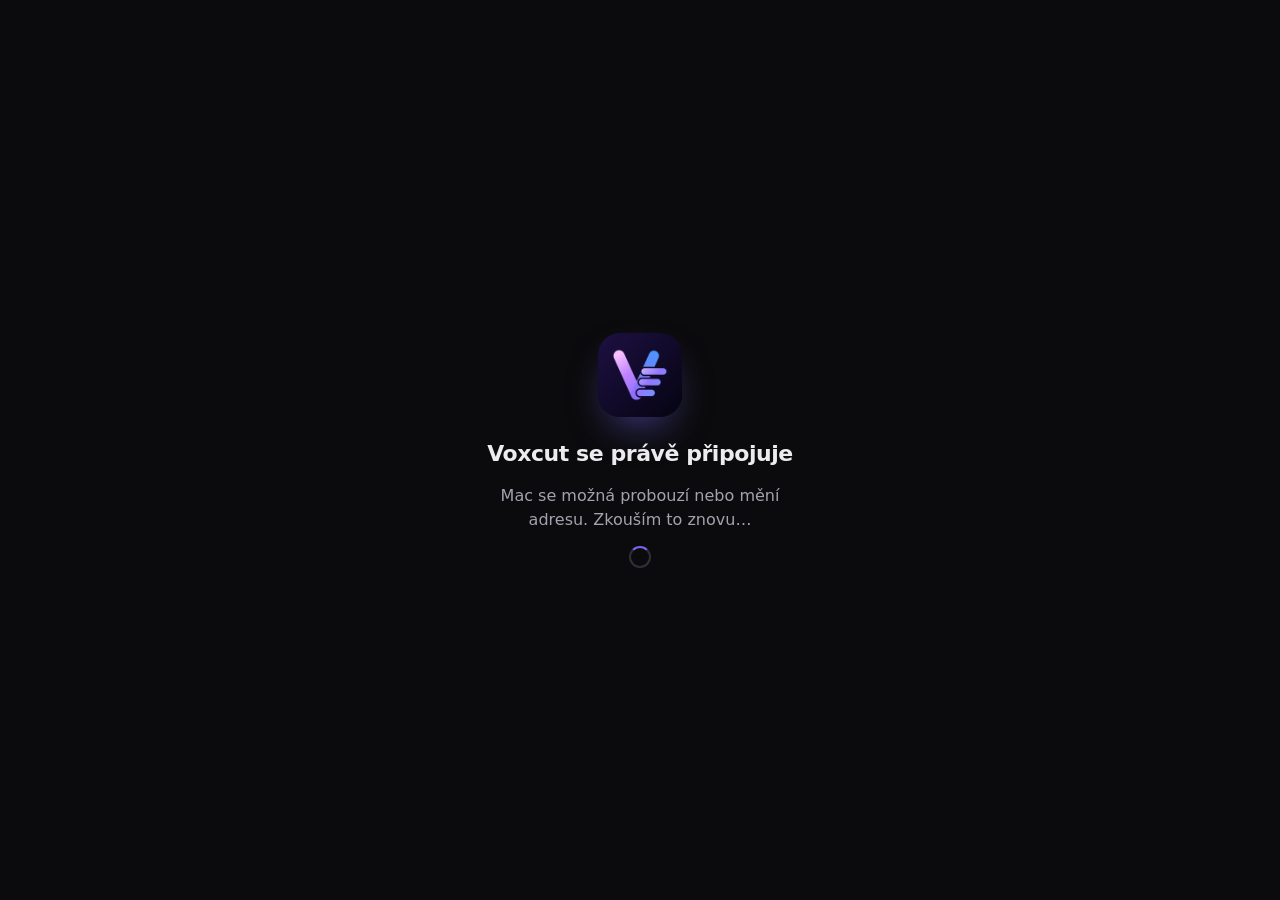
==== index.html @ 0612c907 "Stálá adresa Voxcutu Co-Authored-By: Claude Opus 5.5 <noreply@anthropic.com>" ====
<!doctype html>
<html lang="cs">
<head>
<meta charset="utf-8">
<meta name="viewport" content="width=device-width,initial-scale=1,viewport-fit=cover">
<title>Voxcut</title>
<meta name="description" content="Voxcut – české titulky k videu za pár minut.">
<link rel="manifest" href="manifest.webmanifest">
<link rel="apple-touch-icon" href="apple-touch-icon.png">
<link rel="icon" href="app-icon-192.png">
<meta name="apple-mobile-web-app-capable" content="yes">
<meta name="mobile-web-app-capable" content="yes">
<meta name="apple-mobile-web-app-title" content="Voxcut">
<meta name="apple-mobile-web-app-status-bar-style" content="black">
<meta name="theme-color" content="#0b0b0d">
<style>
  :root{color-scheme:dark}
  *{box-sizing:border-box}
  html,body{margin:0;height:100%;background:#0b0b0d;color:#ececef;font:16px/1.5 -apple-system,BlinkMacSystemFont,"Inter",system-ui,sans-serif}
  main{min-height:100%;display:flex;flex-direction:column;align-items:center;justify-content:center;gap:14px;padding:32px 24px calc(32px + env(safe-area-inset-bottom));text-align:center}
  img{border-radius:22px;box-shadow:0 18px 40px -16px #7466f0aa}
  h1{margin:6px 0 0;font-size:22px;letter-spacing:-.02em}
  p{margin:0;max-width:340px;color:#a3a3ad}
  .tocka{width:22px;height:22px;border-radius:50%;border:2.5px solid #2f2f36;border-top-color:#7466f0;animation:t 0.9s linear infinite}
  @keyframes t{to{transform:rotate(360deg)}}
  ol{list-style:none;margin:6px 0 0;padding:0;display:grid;gap:12px;text-align:left;max-width:340px}
  li{display:flex;gap:12px;align-items:center;padding:12px 14px;border-radius:14px;background:#17171b;border:1px solid #2f2f36}
  li b{color:#fff}
  li::before{content:attr(data-n);flex:none;display:grid;place-items:center;width:26px;height:26px;border-radius:50%;background:#7466f0;color:#fff;font-weight:700;font-size:14px}
  button,a.tl{font:600 16px/1 inherit;font-family:inherit;padding:14px 22px;border-radius:12px;border:1px solid #2f2f36;background:#17171b;color:#ececef;text-decoration:none;cursor:pointer}
  .hlavni{background:#7466f0;border-color:#7466f0;color:#fff}
  .sipka{position:fixed;left:50%;bottom:calc(6px + env(safe-area-inset-bottom));transform:translateX(-50%);font-size:30px;animation:s 1s ease-in-out infinite}
  @keyframes s{50%{transform:translate(-50%,7px)}}
</style>
</head>
<body>
<main id="obsah">
  <img src="app-icon-192.png" width="84" height="84" alt="">
  <h1 id="nadpis">Otevírám Voxcut…</h1>
  <p id="text">Chvilku strpení.</p>
  <div class="tocka" id="tocka"></div>
</main>
<script>
// Stálá adresa Voxcutu. Voxcut běží na Macu přes tunel, jehož adresa se občas změní (Mac usne, ztratí internet…).
// Server na Macu sem při každé změně zapíše aktuální adresu (adresa.json) a tahle stránka na ni vždy přesměruje.
(async () => {
  const REPO = 'jachben/voxcut';
  const $ = id => document.getElementById(id);
  const q = new URLSearchParams(location.search);
  // osobní odkaz majitele: …/voxcut/#k=<klíč> – klíč zůstane jen v tomhle zařízení (část za # se na server neposílá)
  const h = new URLSearchParams(location.hash.slice(1));
  if (h.get('k')) {
    try { localStorage.setItem('voxcut-klic', h.get('k')); } catch {}
    history.replaceState(null, '', location.pathname + location.search);
  }
  let klic = null; try { klic = localStorage.getItem('voxcut-klic'); } catch {}
  const appka = navigator.standalone === true || matchMedia('(display-mode: standalone)').matches;
  const ua = navigator.userAgent;
  const ios = /iPhone|iPad|iPod/.test(ua) || (navigator.platform === 'MacIntel' && navigator.maxTouchPoints > 1);
  const android = /Android/.test(ua);

  // Android: systémové okno instalace (Chrome) – nabídne se tlačítkem
  let nabidka = null;
  addEventListener('beforeinstallprompt', e => { e.preventDefault(); nabidka = e; });

  // příchod z tlačítka „Stáhnout do mobilu“: na plochu se má přidat tahle stálá stránka, ne dočasná adresa
  if (q.get('pridat') === '1' && !appka && (ios || android)) {
    history.replaceState(null, '', location.pathname);
    $('tocka').remove();
    $('nadpis').textContent = 'Přidej Voxcut na plochu';
    if (ios) {
      $('text').textContent = 'Tahle adresa se nikdy nezmění, takže ikona bude fungovat pořád.';
      $('obsah').insertAdjacentHTML('beforeend', `<ol>
        <li data-n="1"><span>Klepni dole v Safari na <b>Sdílet</b> (v novém Safari je pod <b>⋯</b>)</span></li>
        <li data-n="2"><span>Vyber <b>Přidat na plochu</b>, nech zapnuté <b>Otevřít jako webovou aplikaci</b> a potvrď <b>Přidat</b></span></li>
      </ol><a class="tl" href="./">Otevřít Voxcut bez přidání</a><div class="sipka">↓</div>`);
    } else {
      $('text').textContent = 'Tahle adresa se nikdy nezmění, takže aplikace bude fungovat pořád.';
      $('obsah').insertAdjacentHTML('beforeend', `<button class="hlavni" id="instalovat">Nainstalovat Voxcut</button>
        <p id="tip">Když se okno neotevře: v Chromu klepni na <b>⋮</b> → <b>Instalovat aplikaci</b>.</p>
        <a class="tl" href="./">Otevřít Voxcut</a>`);
      $('instalovat').onclick = async () => { if (nabidka) { nabidka.prompt(); nabidka = null; } else $('tip').style.color = '#fff'; };
    }
    return;
  }

  // aktuální adresa: GitHub API (bez zpoždění), záložně soubor na stránce (může být pár minut starý)
  const nacti = async pokus => {
    const zdroje = [
      () => fetch(`https://api.github.com/repos/${REPO}/contents/adresa.json`, { headers: { Accept: 'application/vnd.github.raw+json' }, cache: 'no-store' }),
      () => fetch(`adresa.json?t=${Date.now()}`, { cache: 'no-store' }),
    ];
    if (pokus % 3) zdroje.reverse();   // API má limit dotazů – při opakovaných pokusech ho šetři
    for (const z of zdroje) {
      try {
        const r = await z();
        if (!r.ok) continue;
        const a = (await r.json()).adresa;
        if (/^https:\/\/[a-z0-9-]+\.trycloudflare\.com$/.test(a)) return a;
      } catch {}
    }
    return null;
  };
  const zije = async a => {
    try {
      const c = new AbortController(); setTimeout(() => c.abort(), 8000);
      const r = await fetch(a + '/api/version', { signal: c.signal, cache: 'no-store' });
      return r.ok && (await r.json()).app === 'voxsub';
    } catch { return false; }
  };
  const cil = a => q.has('stahnout') ? a + '/stahnout.html'
    : klic ? `${a}/moje/${encodeURIComponent(klic)}/app` : a + '/app';

  for (let pokus = 0; ; pokus++) {
    const a = await nacti(pokus);
    if (a && await zije(a)) { location.replace(cil(a)); return; }
    $('nadpis').textContent = 'Voxcut se právě připojuje';
    $('text').textContent = pokus < 8
      ? 'Mac se možná probouzí nebo mění adresu. Zkouším to znovu…'
      : 'Pořád se nedaří spojit. Zkontroluj, že je Mac zapnutý a připojený k internetu. Zkouším to dál…';
    await new Promise(r => setTimeout(r, 5000));
  }
})();
</script>
</body>
</html>
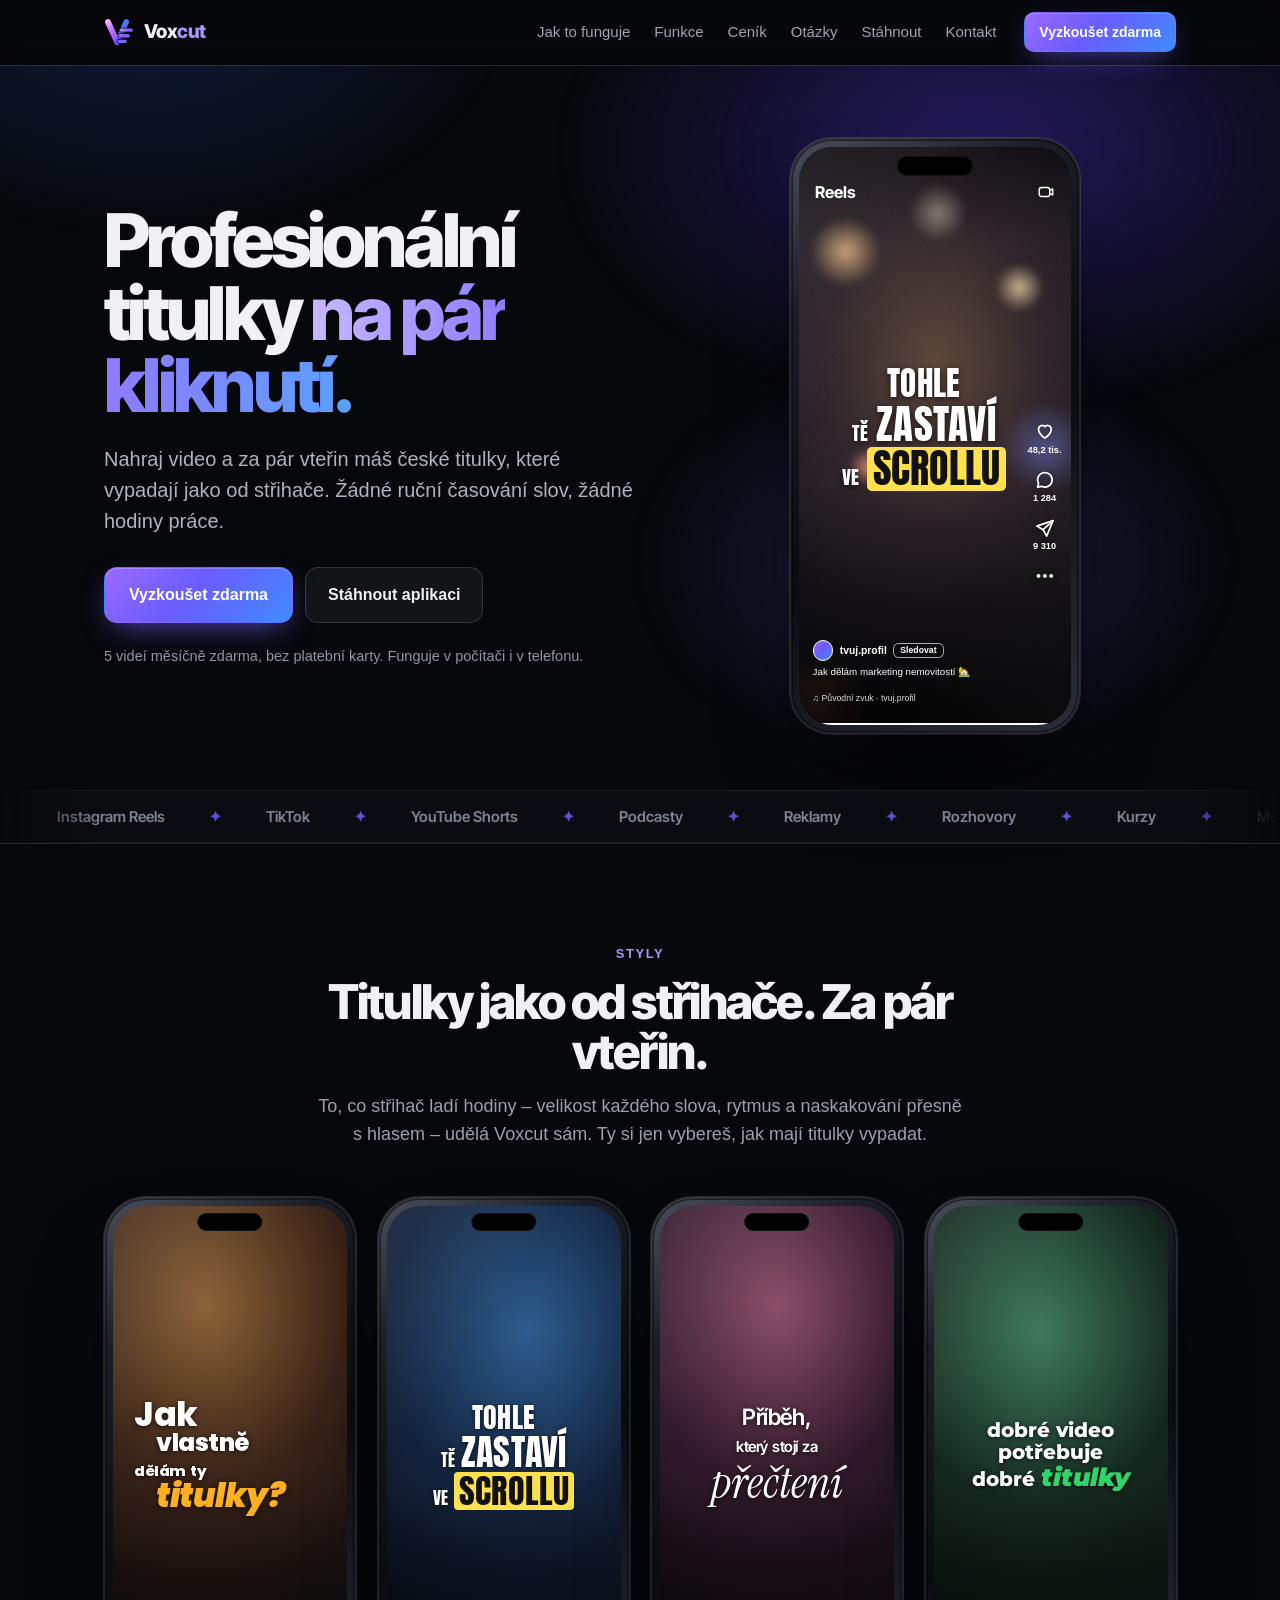
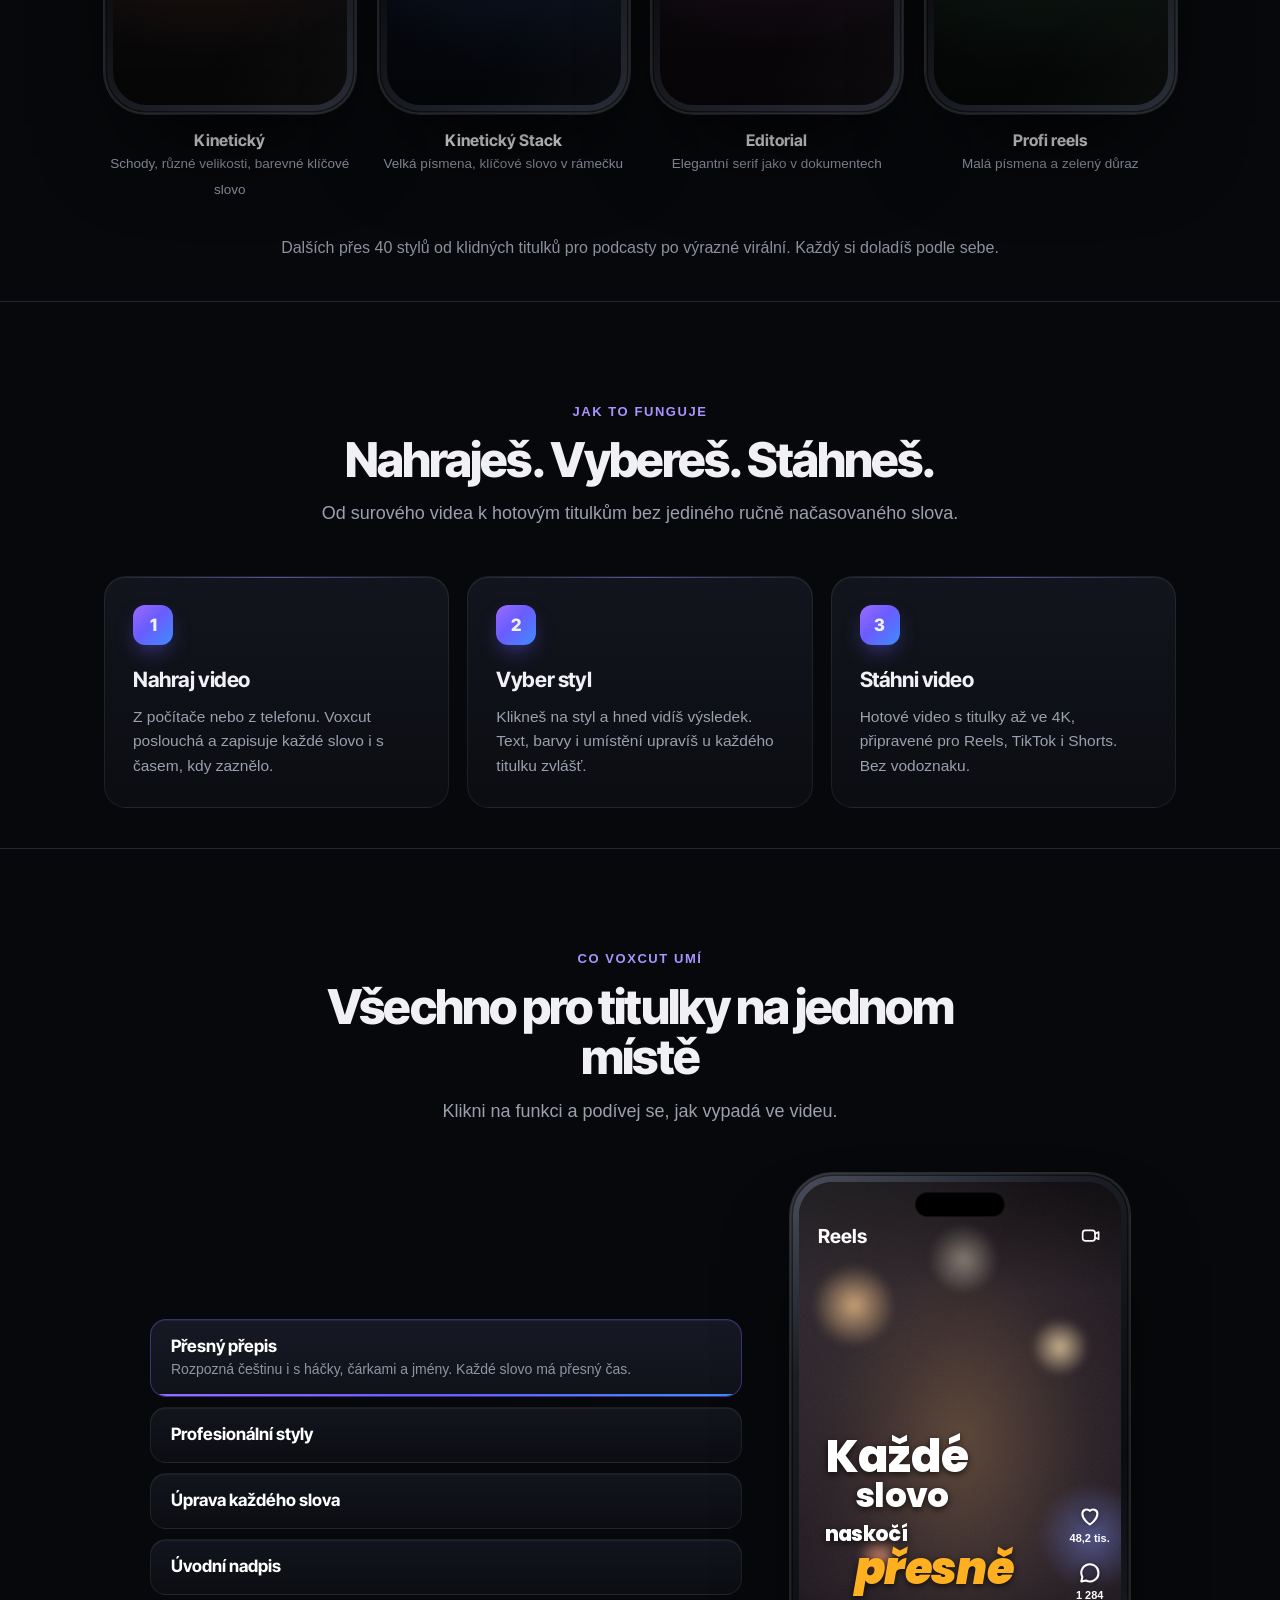
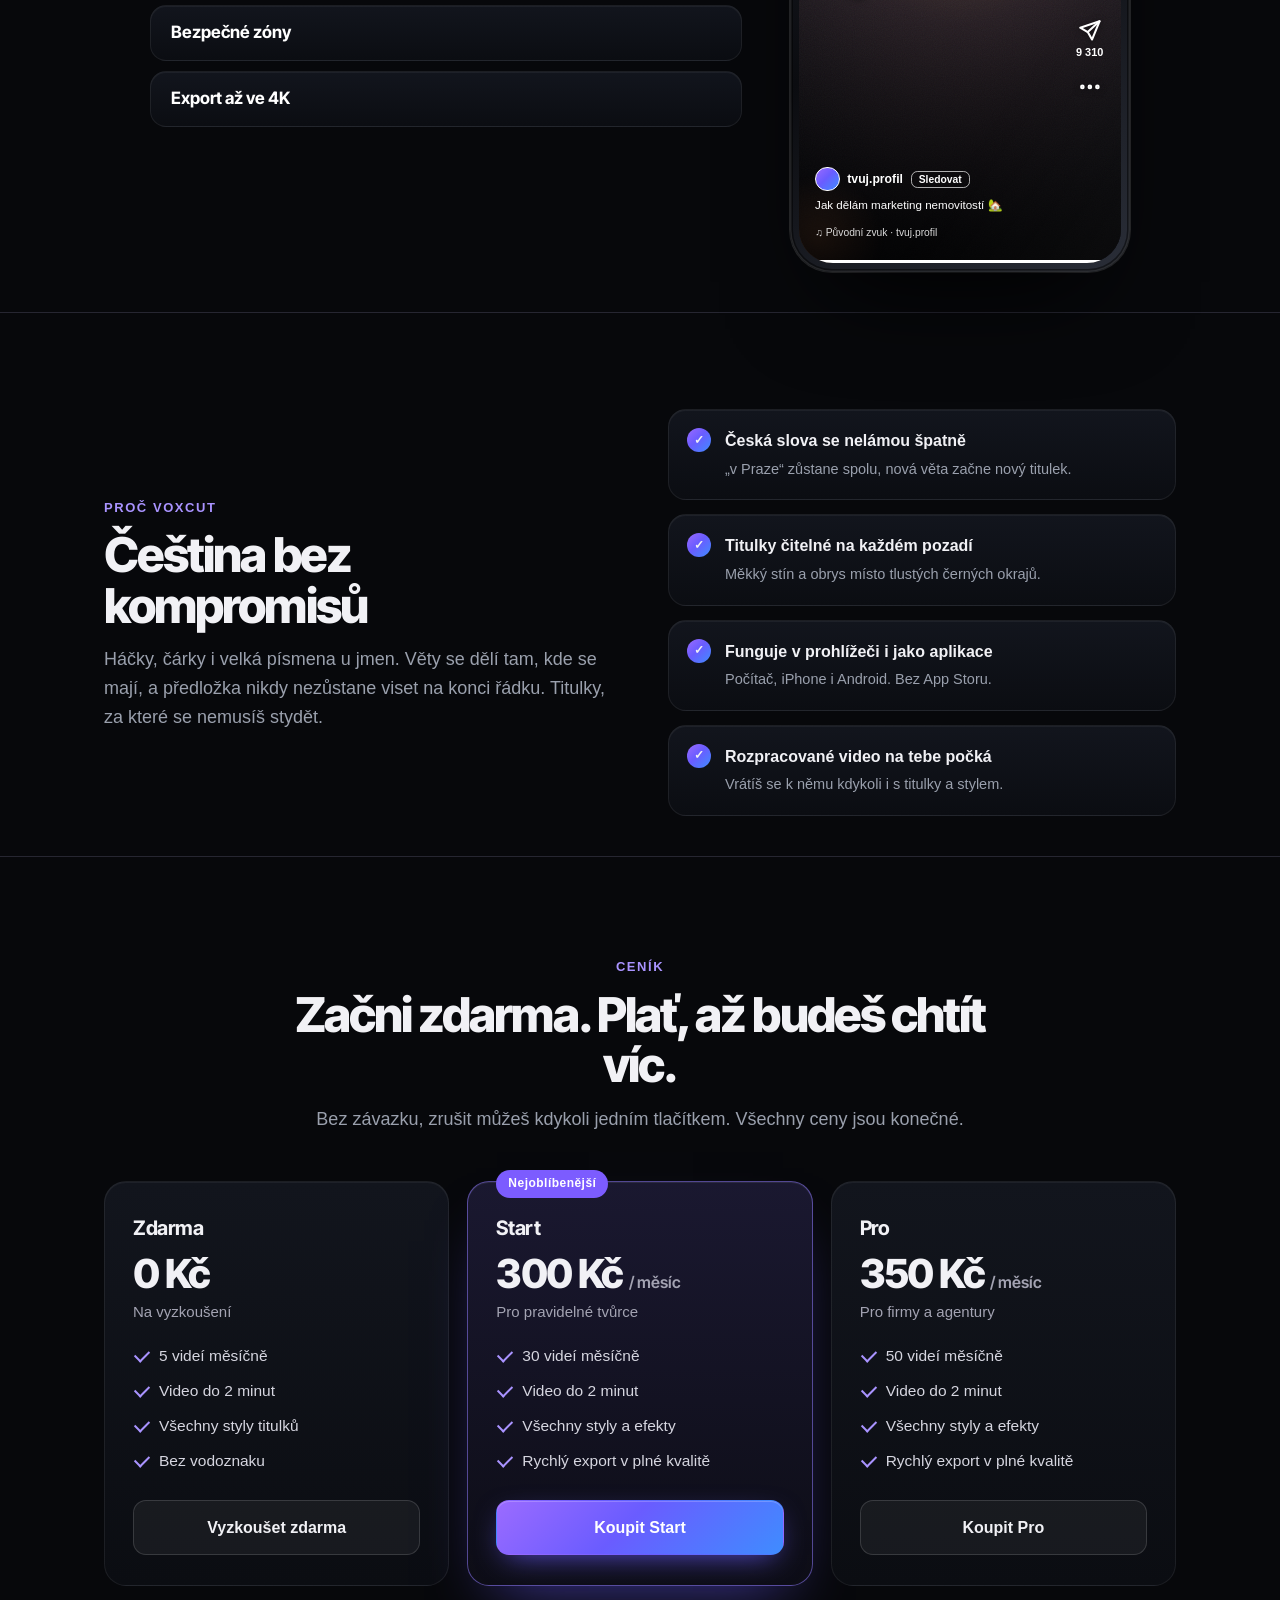
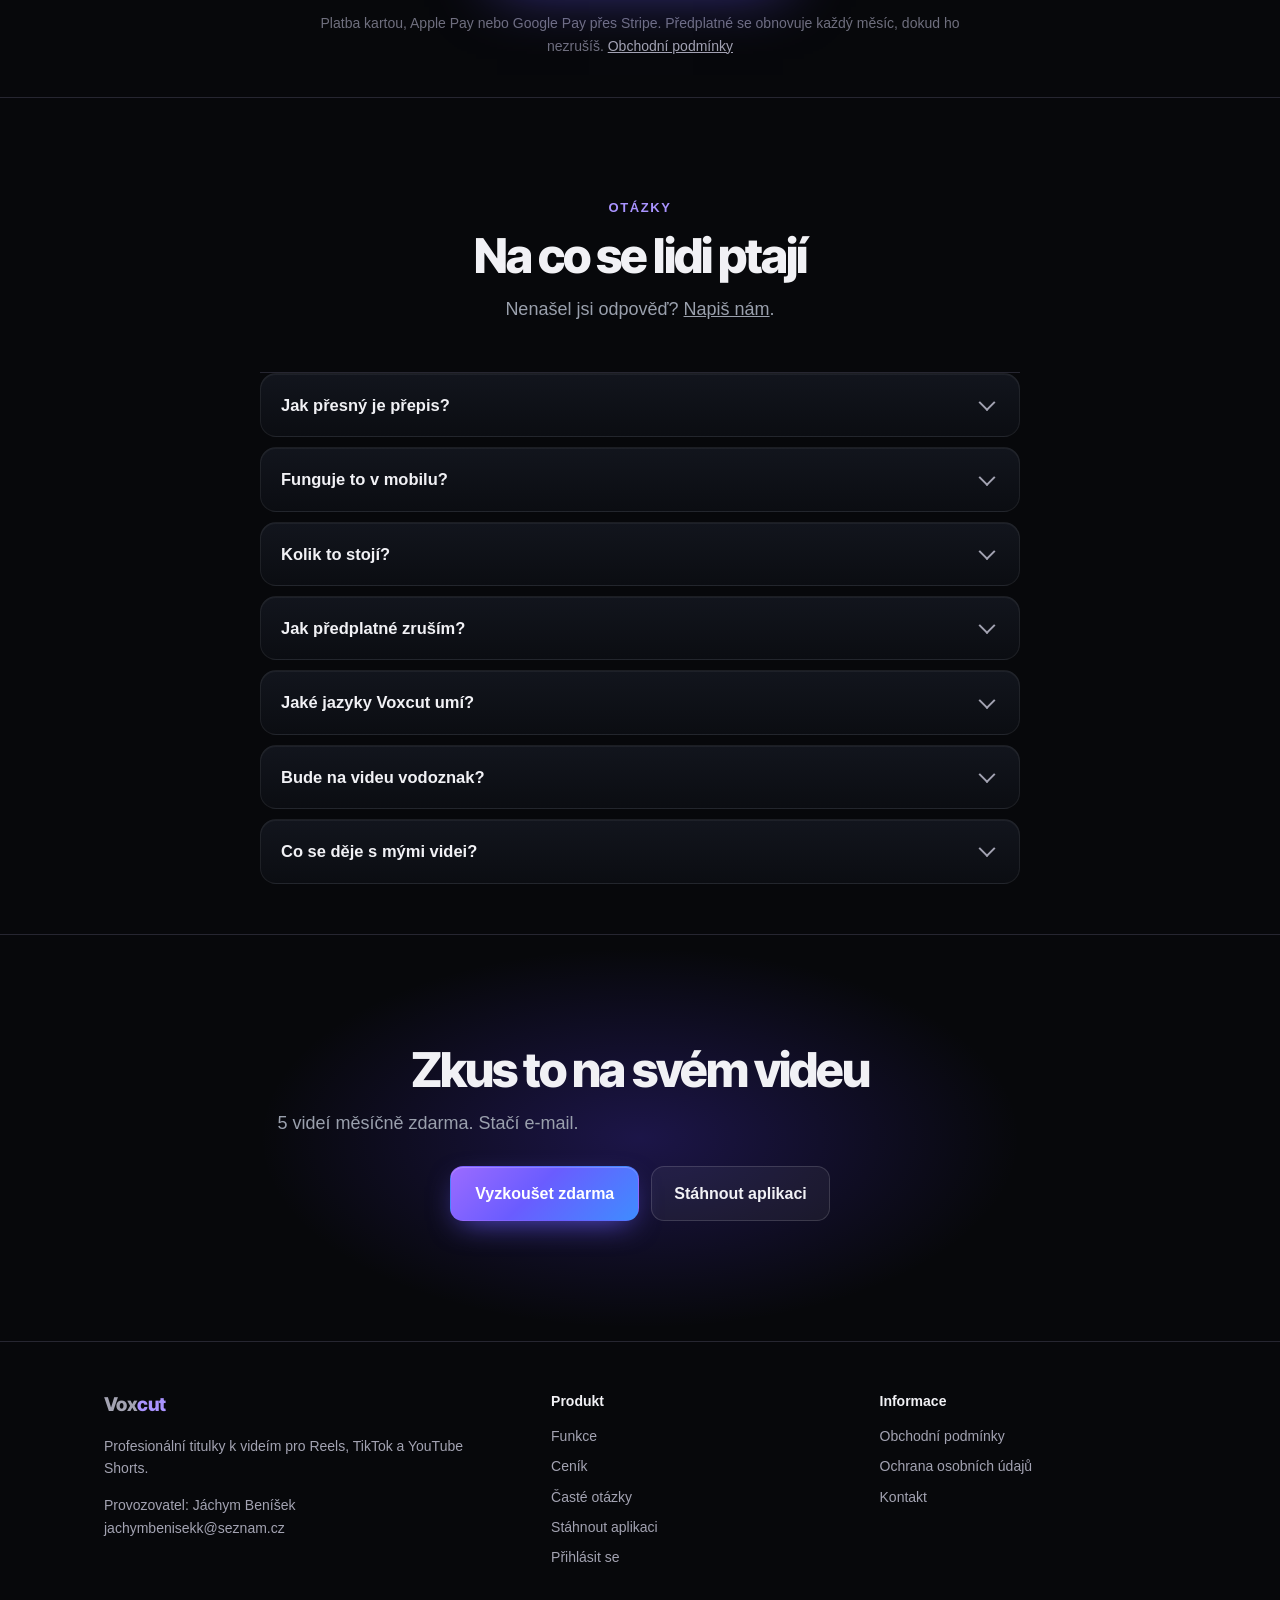
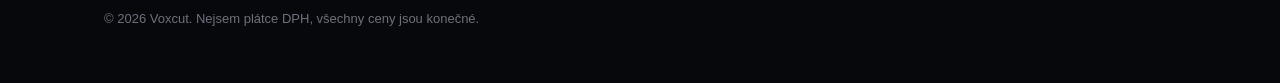
==== commit 39160e7f: "Prodejní web s ceníkem na hlavní adrese, aplikace přes ?app Co-Authored-By: Claude Opus 5.5 <noreply" ====
--- a/index.html
+++ b/index.html
@@ -47,17 +47,21 @@
   const REPO = 'jachben/voxcut';
   const $ = id => document.getElementById(id);
   const q = new URLSearchParams(location.search);
-  // osobní odkaz majitele: …/voxcut/#k=<klíč> – klíč zůstane jen v tomhle zařízení (část za # se na server neposílá)
+  // osobní odkaz majitele: …/voxcut/#k=<klíč> – část za # se na server neposílá. Zůstává v adrese schválně:
+  // ikona na ploše iPhonu má vlastní úložiště, takže si klíč musí nést v adrese, ze které se přidala.
   const h = new URLSearchParams(location.hash.slice(1));
-  if (h.get('k')) {
-    try { localStorage.setItem('voxcut-klic', h.get('k')); } catch {}
-    history.replaceState(null, '', location.pathname + location.search);
-  }
-  let klic = null; try { klic = localStorage.getItem('voxcut-klic'); } catch {}
+  if (h.get('k')) { try { localStorage.setItem('voxcut-klic', h.get('k')); } catch {} }
+  let klic = h.get('k'); if (!klic) { try { klic = localStorage.getItem('voxcut-klic'); } catch {} }
   const appka = navigator.standalone === true || matchMedia('(display-mode: standalone)').matches;
   const ua = navigator.userAgent;
   const ios = /iPhone|iPad|iPod/.test(ua) || (navigator.platform === 'MacIntel' && navigator.maxTouchPoints > 1);
   const android = /Android/.test(ua);
+
+  // hlavní adresa v prohlížeči = prodejní web (22. 11. 2026, Jáchym: „prodejní stránka ta hlavní“).
+  // Do aplikace vede ?app (tlačítka na webu), ikona na ploše, osobní odkaz majitele (#k=) a ?stahnout / ?koupit / ?pridat.
+  if (!appka && !h.get('k') && !['app', 'stahnout', 'koupit', 'pridat'].some(k => q.has(k))) {
+    location.replace('web/' + location.hash); return;
+  }
 
   // Android: systémové okno instalace (Chrome) – nabídne se tlačítkem
   let nabidka = null;
@@ -65,7 +69,7 @@
 
   // příchod z tlačítka „Stáhnout do mobilu“: na plochu se má přidat tahle stálá stránka, ne dočasná adresa
   if (q.get('pridat') === '1' && !appka && (ios || android)) {
-    history.replaceState(null, '', location.pathname);
+    history.replaceState(null, '', location.pathname + location.hash);   // bez ?pridat, klíč za # zůstane
     $('tocka').remove();
     $('nadpis').textContent = 'Přidej Voxcut na plochu';
     if (ios) {
@@ -73,12 +77,12 @@
       $('obsah').insertAdjacentHTML('beforeend', `<ol>
         <li data-n="1"><span>Klepni dole v Safari na <b>Sdílet</b> (v novém Safari je pod <b>⋯</b>)</span></li>
         <li data-n="2"><span>Vyber <b>Přidat na plochu</b>, nech zapnuté <b>Otevřít jako webovou aplikaci</b> a potvrď <b>Přidat</b></span></li>
-      </ol><a class="tl" href="./">Otevřít Voxcut bez přidání</a><div class="sipka">↓</div>`);
+      </ol><a class="tl" href="./?app">Otevřít Voxcut bez přidání</a><div class="sipka">↓</div>`);
     } else {
       $('text').textContent = 'Tahle adresa se nikdy nezmění, takže aplikace bude fungovat pořád.';
       $('obsah').insertAdjacentHTML('beforeend', `<button class="hlavni" id="instalovat">Nainstalovat Voxcut</button>
         <p id="tip">Když se okno neotevře: v Chromu klepni na <b>⋮</b> → <b>Instalovat aplikaci</b>.</p>
-        <a class="tl" href="./">Otevřít Voxcut</a>`);
+        <a class="tl" href="./?app">Otevřít Voxcut</a>`);
       $('instalovat').onclick = async () => { if (nabidka) { nabidka.prompt(); nabidka = null; } else $('tip').style.color = '#fff'; };
     }
     return;
@@ -108,7 +112,10 @@
       return r.ok && (await r.json()).app === 'voxsub';
     } catch { return false; }
   };
+  // ?koupit=start|pro z ceníku na webu (…/voxcut/web/) → aplikace rovnou nabídne registraci a platbu
+  const kup = q.get('koupit') === 'pro' ? 'pro' : q.has('koupit') ? 'start' : '';
   const cil = a => q.has('stahnout') ? a + '/stahnout.html'
+    : kup ? `${a}/app?predplatne&koupit=${kup}`
     : klic ? `${a}/moje/${encodeURIComponent(klic)}/app` : a + '/app';
 
   for (let pokus = 0; ; pokus++) {
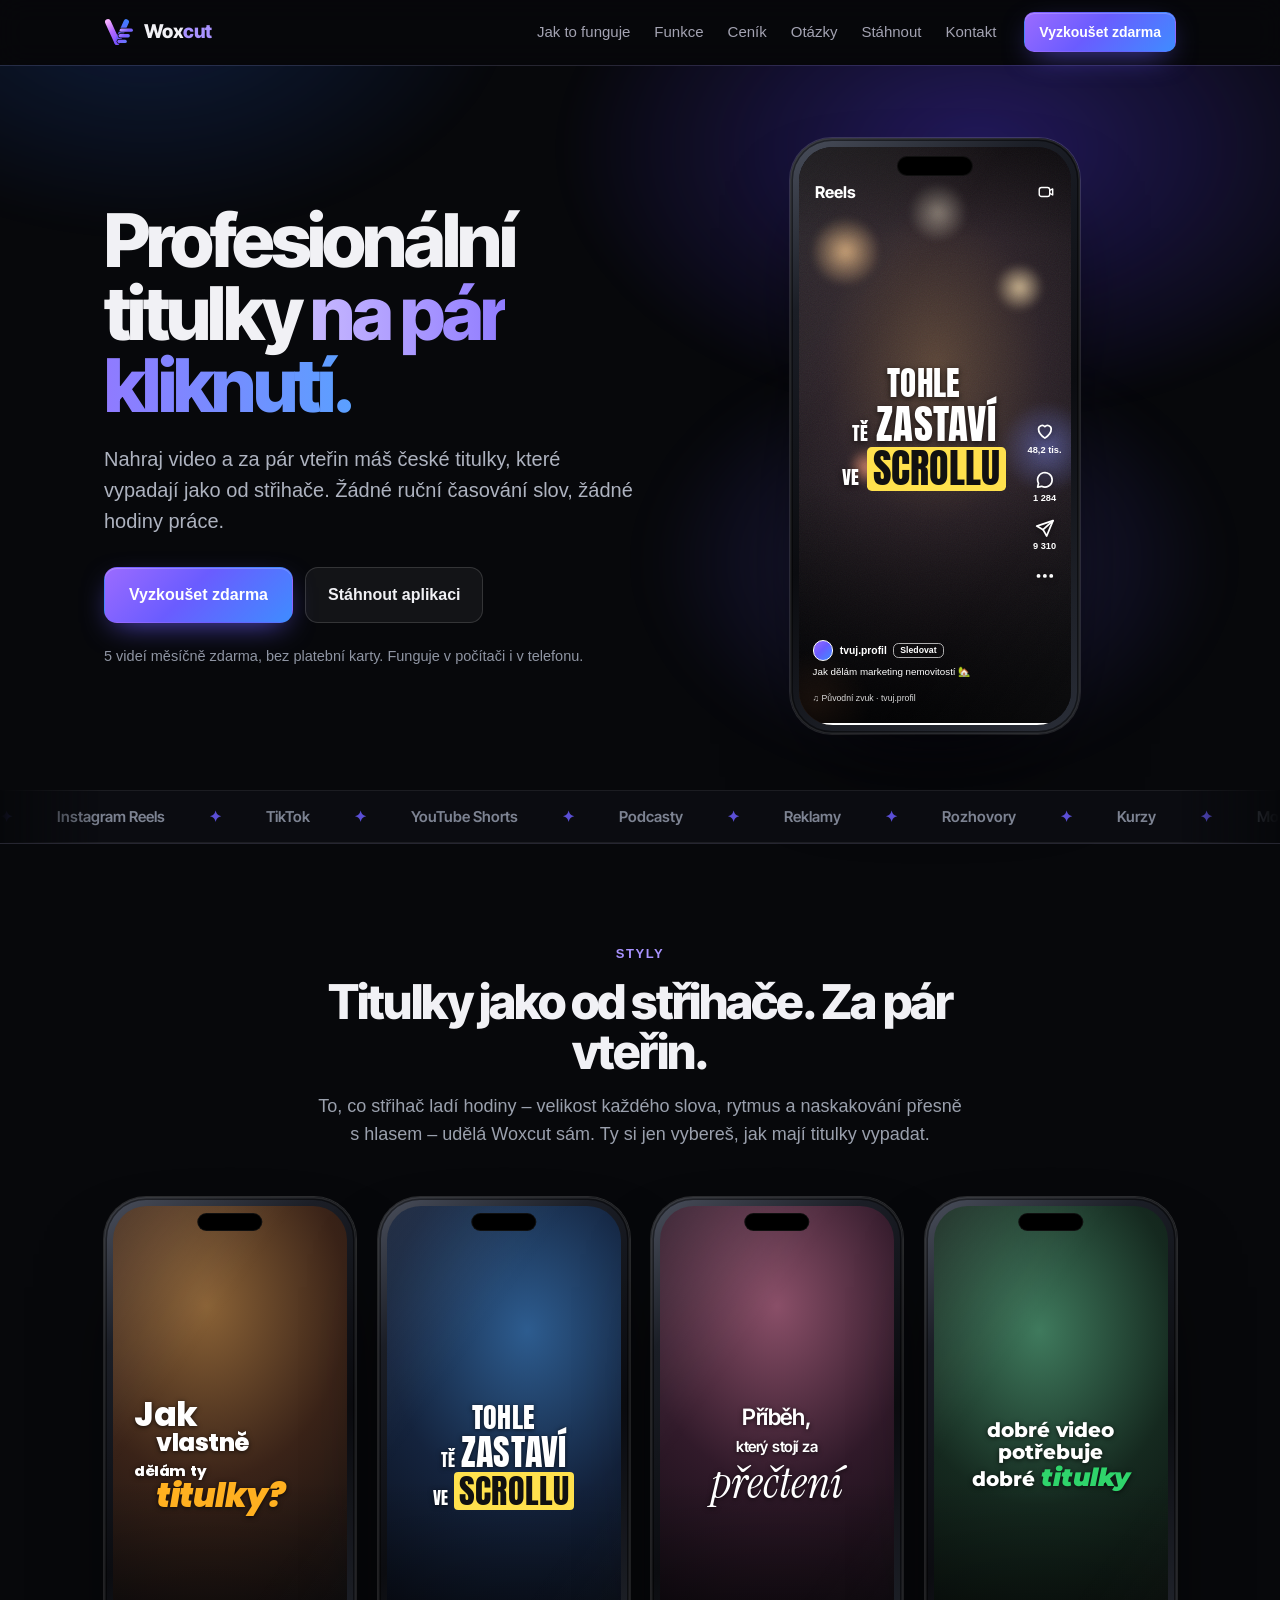
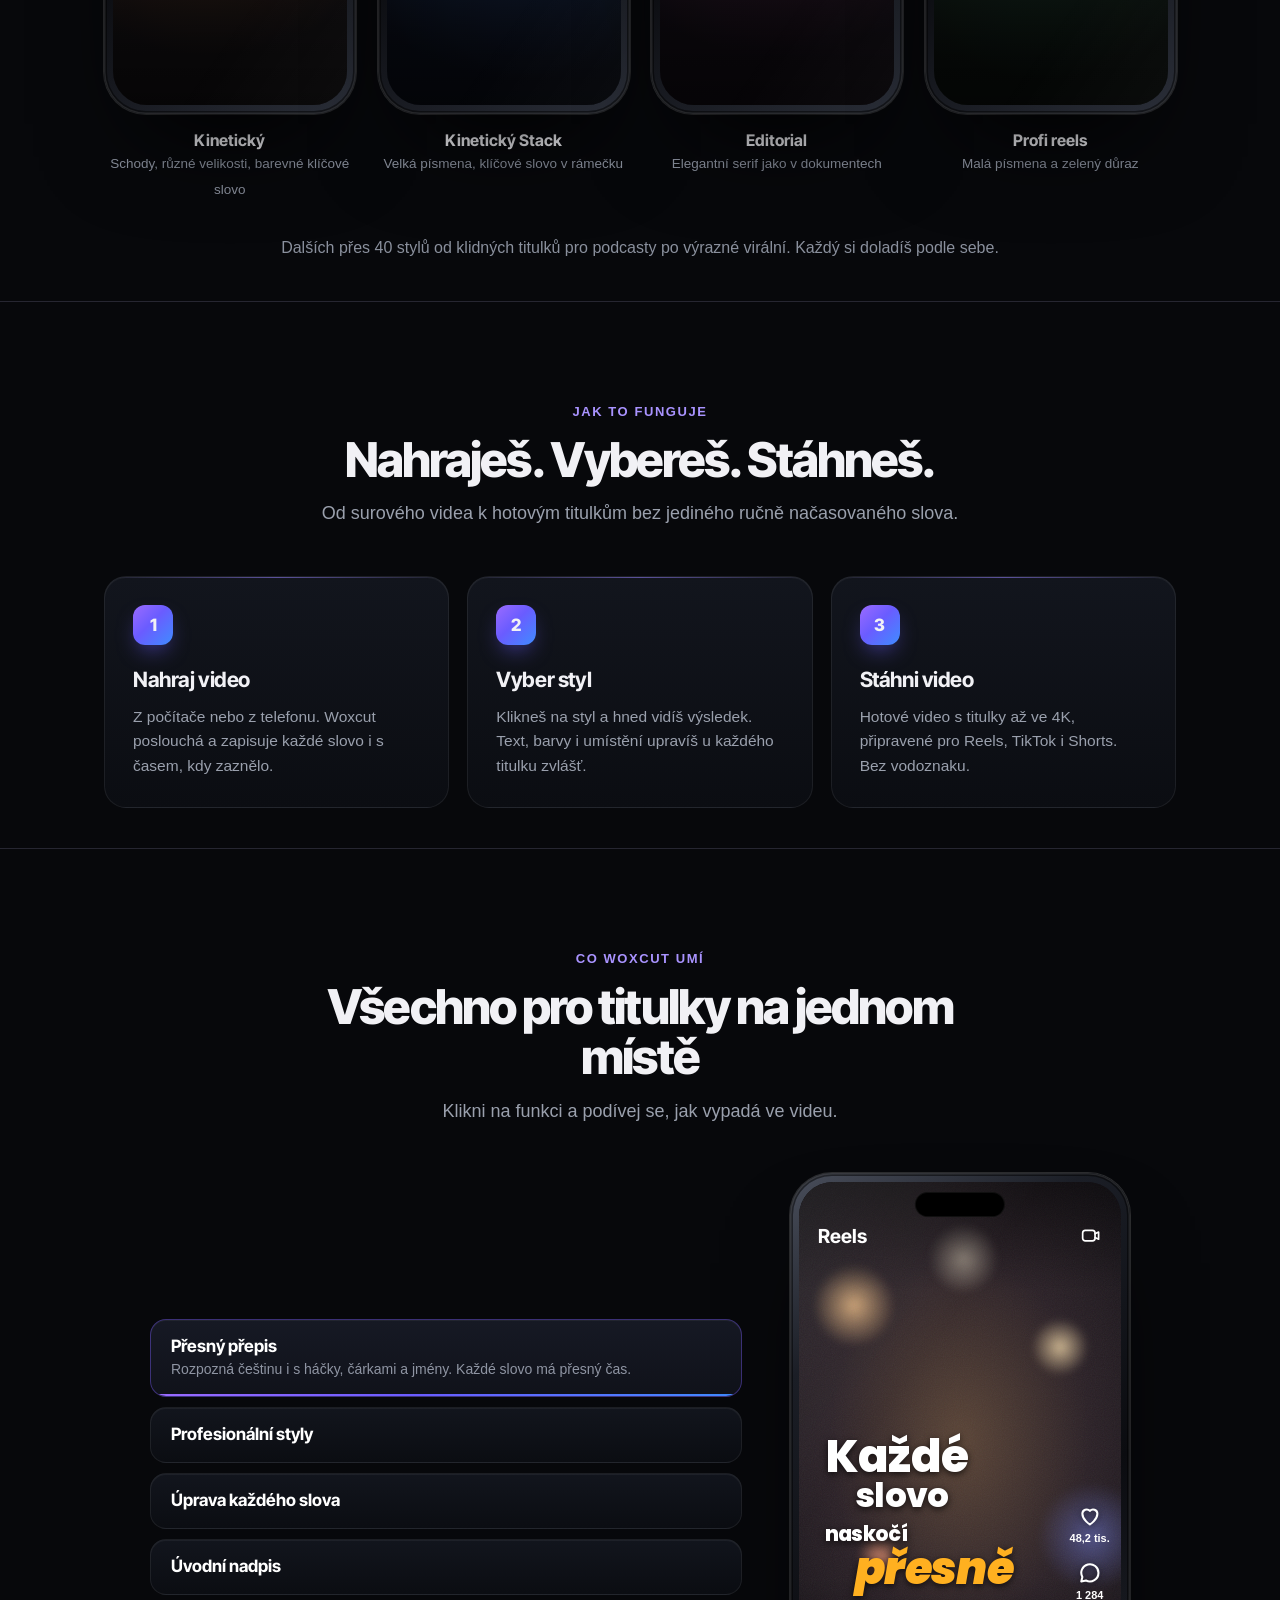
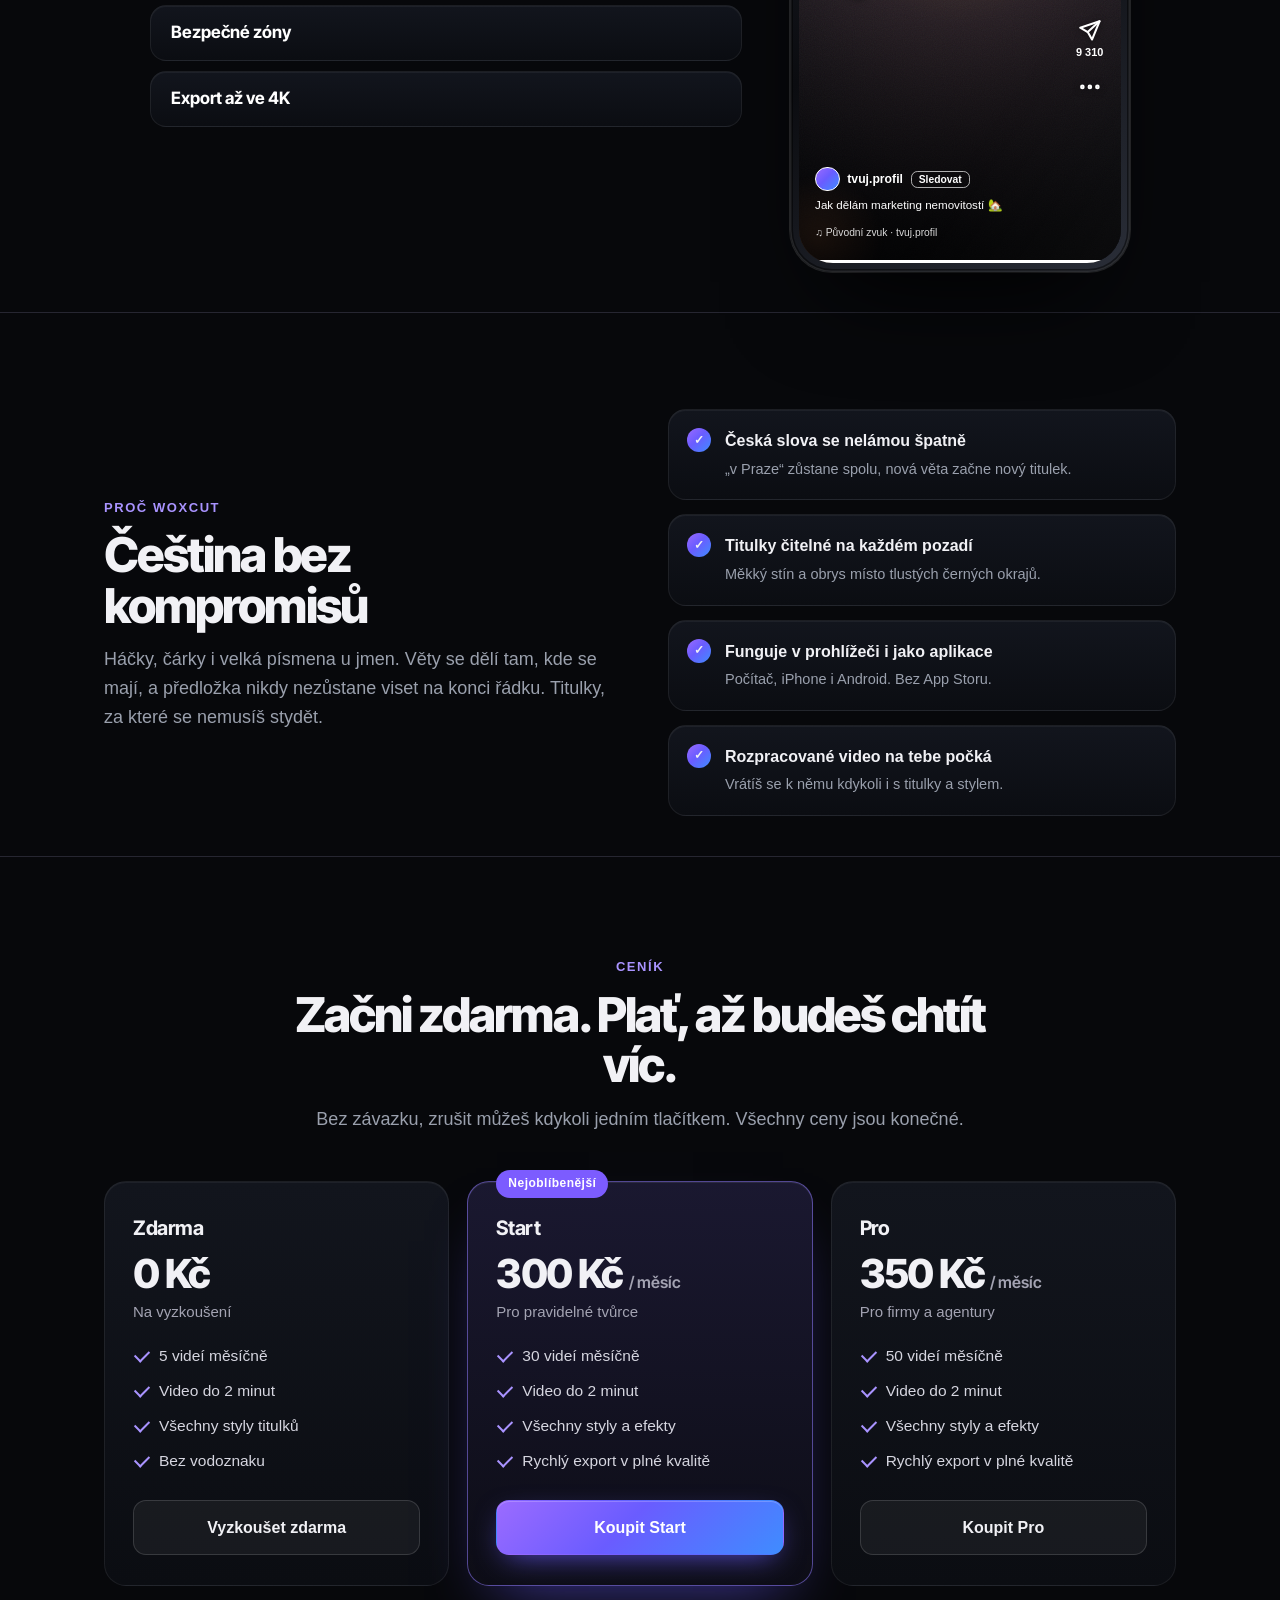
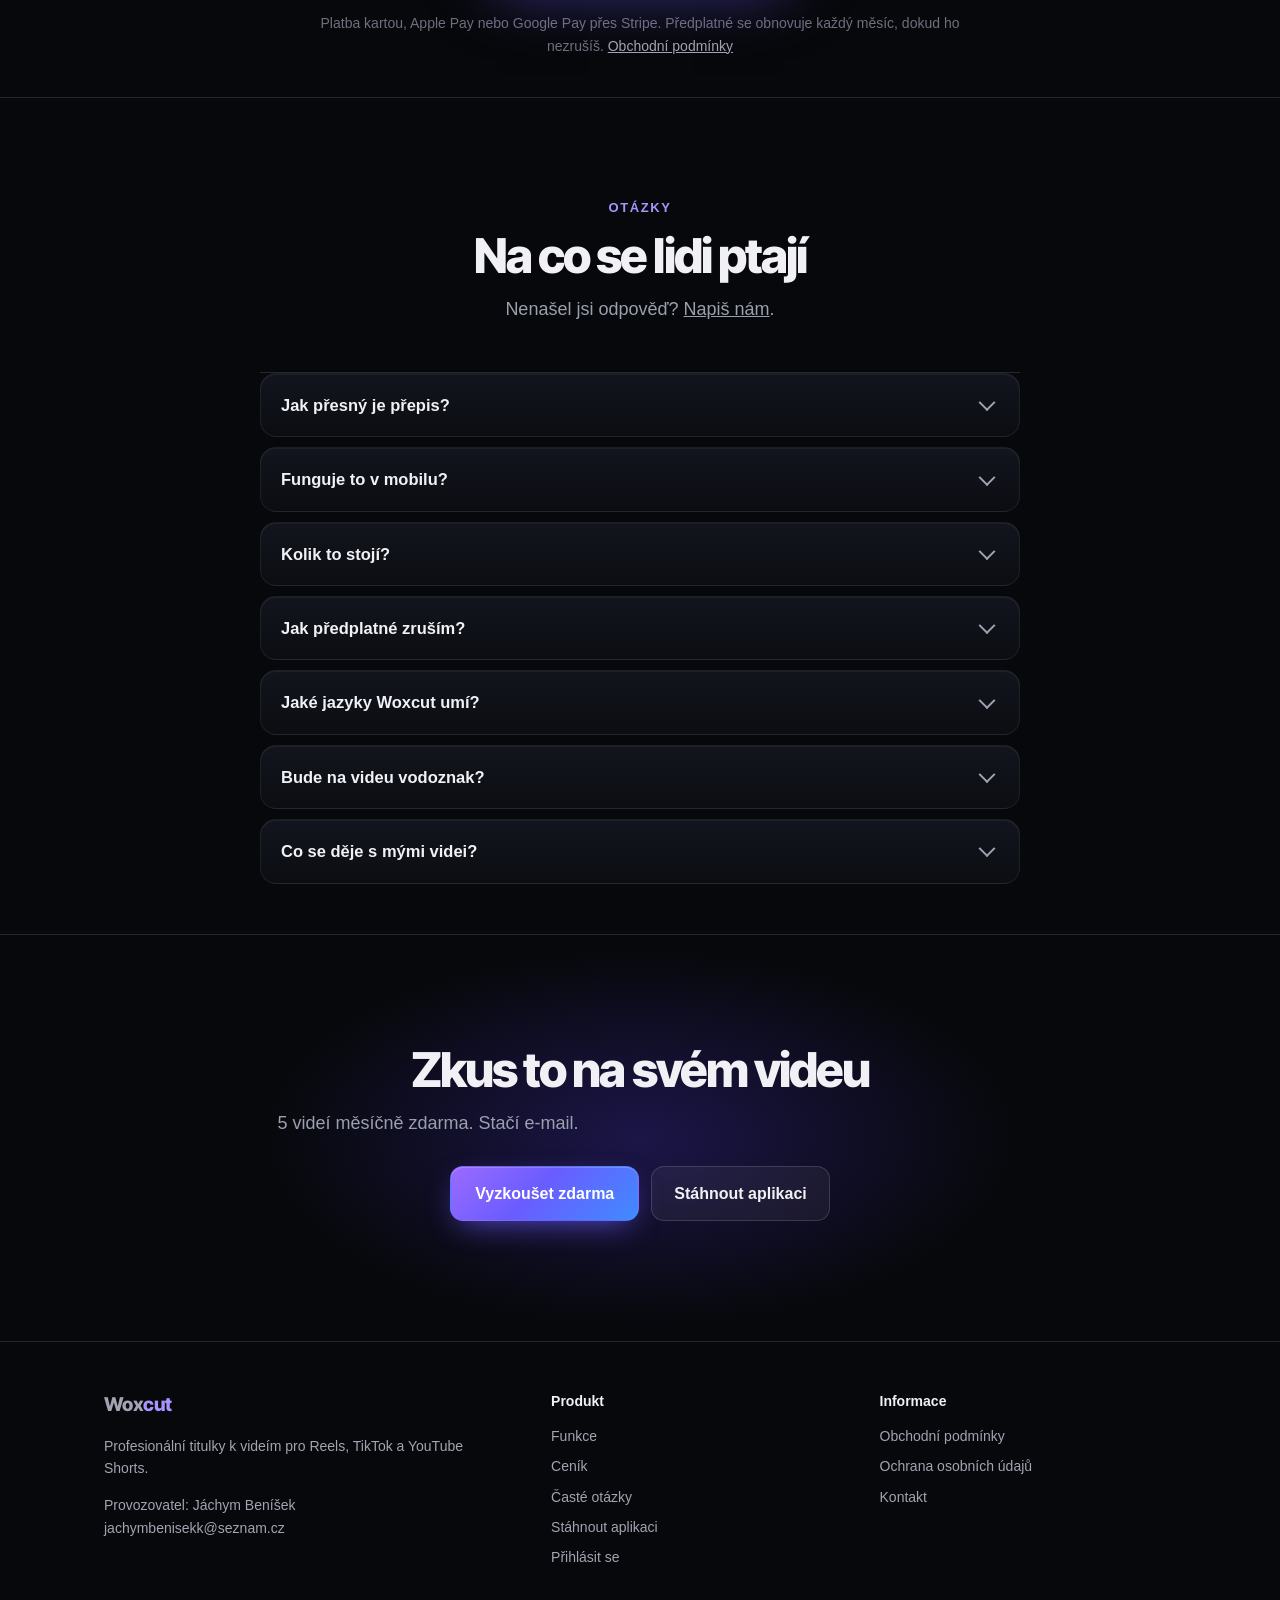
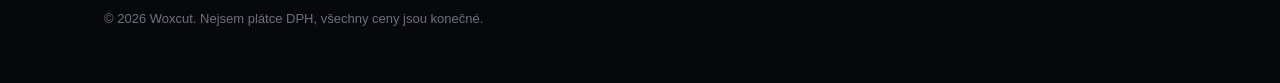
==== commit 80b54d01: "Přejmenování na Woxcut Co-Authored-By: Claude Opus 5.5 <noreply@anthropic.com>" ====
--- a/index.html
+++ b/index.html
@@ -3,14 +3,14 @@
 <head>
 <meta charset="utf-8">
 <meta name="viewport" content="width=device-width,initial-scale=1,viewport-fit=cover">
-<title>Voxcut</title>
-<meta name="description" content="Voxcut – české titulky k videu za pár minut.">
+<title>Woxcut</title>
+<meta name="description" content="Woxcut – české titulky k videu za pár minut.">
 <link rel="manifest" href="manifest.webmanifest">
 <link rel="apple-touch-icon" href="apple-touch-icon.png">
 <link rel="icon" href="app-icon-192.png">
 <meta name="apple-mobile-web-app-capable" content="yes">
 <meta name="mobile-web-app-capable" content="yes">
-<meta name="apple-mobile-web-app-title" content="Voxcut">
+<meta name="apple-mobile-web-app-title" content="Woxcut">
 <meta name="apple-mobile-web-app-status-bar-style" content="black">
 <meta name="theme-color" content="#0b0b0d">
 <style>
@@ -36,12 +36,12 @@
 <body>
 <main id="obsah">
   <img src="app-icon-192.png" width="84" height="84" alt="">
-  <h1 id="nadpis">Otevírám Voxcut…</h1>
+  <h1 id="nadpis">Otevírám Woxcut…</h1>
   <p id="text">Chvilku strpení.</p>
   <div class="tocka" id="tocka"></div>
 </main>
 <script>
-// Stálá adresa Voxcutu. Voxcut běží na Macu přes tunel, jehož adresa se občas změní (Mac usne, ztratí internet…).
+// Stálá adresa Woxcutu. Woxcut běží na Macu přes tunel, jehož adresa se občas změní (Mac usne, ztratí internet…).
 // Server na Macu sem při každé změně zapíše aktuální adresu (adresa.json) a tahle stránka na ni vždy přesměruje.
 (async () => {
   const REPO = 'jachben/voxcut';
@@ -71,18 +71,18 @@
   if (q.get('pridat') === '1' && !appka && (ios || android)) {
     history.replaceState(null, '', location.pathname + location.hash);   // bez ?pridat, klíč za # zůstane
     $('tocka').remove();
-    $('nadpis').textContent = 'Přidej Voxcut na plochu';
+    $('nadpis').textContent = 'Přidej Woxcut na plochu';
     if (ios) {
       $('text').textContent = 'Tahle adresa se nikdy nezmění, takže ikona bude fungovat pořád.';
       $('obsah').insertAdjacentHTML('beforeend', `<ol>
         <li data-n="1"><span>Klepni dole v Safari na <b>Sdílet</b> (v novém Safari je pod <b>⋯</b>)</span></li>
         <li data-n="2"><span>Vyber <b>Přidat na plochu</b>, nech zapnuté <b>Otevřít jako webovou aplikaci</b> a potvrď <b>Přidat</b></span></li>
-      </ol><a class="tl" href="./?app">Otevřít Voxcut bez přidání</a><div class="sipka">↓</div>`);
+      </ol><a class="tl" href="./?app">Otevřít Woxcut bez přidání</a><div class="sipka">↓</div>`);
     } else {
       $('text').textContent = 'Tahle adresa se nikdy nezmění, takže aplikace bude fungovat pořád.';
-      $('obsah').insertAdjacentHTML('beforeend', `<button class="hlavni" id="instalovat">Nainstalovat Voxcut</button>
+      $('obsah').insertAdjacentHTML('beforeend', `<button class="hlavni" id="instalovat">Nainstalovat Woxcut</button>
         <p id="tip">Když se okno neotevře: v Chromu klepni na <b>⋮</b> → <b>Instalovat aplikaci</b>.</p>
-        <a class="tl" href="./?app">Otevřít Voxcut</a>`);
+        <a class="tl" href="./?app">Otevřít Woxcut</a>`);
       $('instalovat').onclick = async () => { if (nabidka) { nabidka.prompt(); nabidka = null; } else $('tip').style.color = '#fff'; };
     }
     return;
@@ -121,7 +121,7 @@
   for (let pokus = 0; ; pokus++) {
     const a = await nacti(pokus);
     if (a && await zije(a)) { location.replace(cil(a)); return; }
-    $('nadpis').textContent = 'Voxcut se právě připojuje';
+    $('nadpis').textContent = 'Woxcut se právě připojuje';
     $('text').textContent = pokus < 8
       ? 'Mac se možná probouzí nebo mění adresu. Zkouším to znovu…'
       : 'Pořád se nedaří spojit. Zkontroluj, že je Mac zapnutý a připojený k internetu. Zkouším to dál…';
